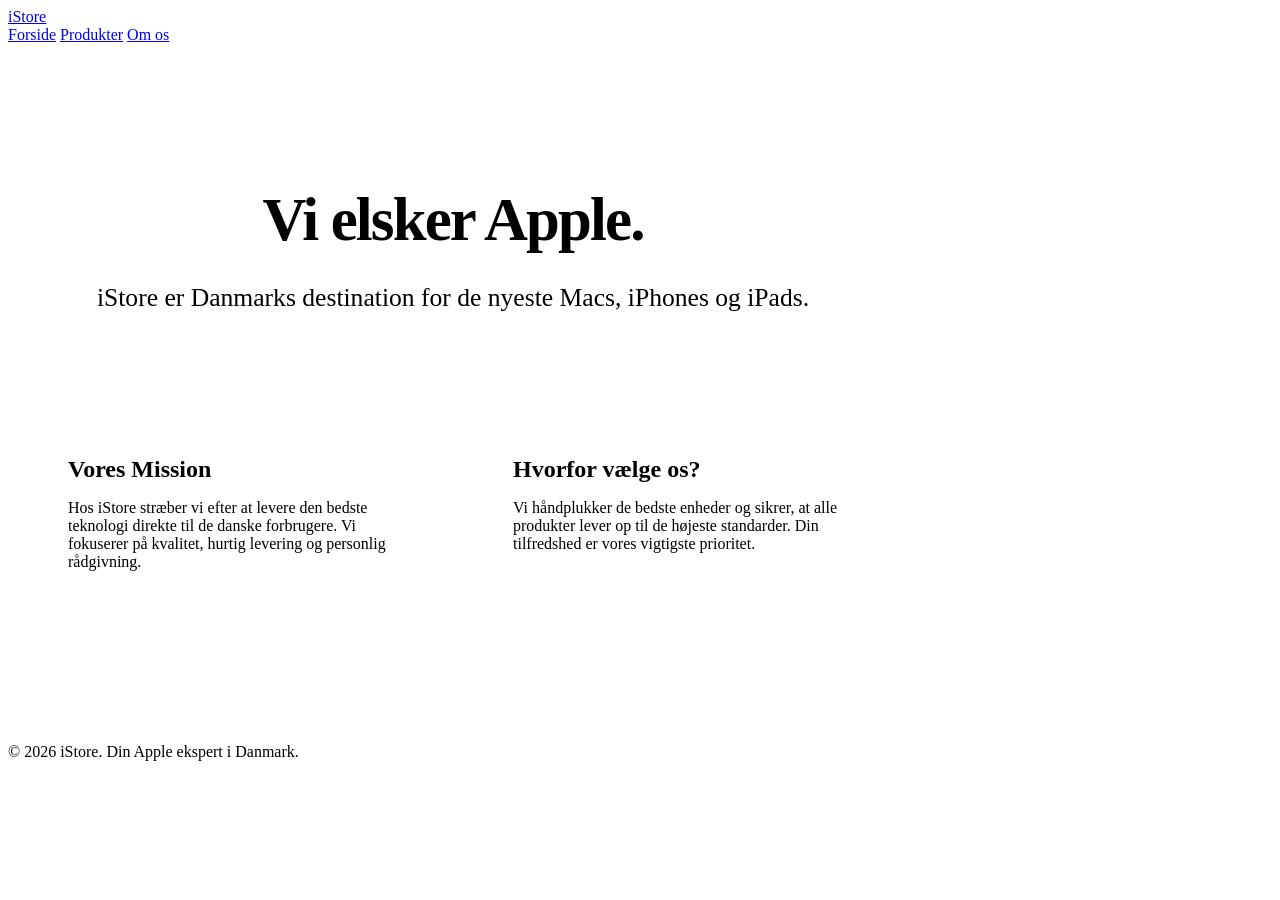
==== about.html @ cbececf5 "Add files via upload" ====
<!DOCTYPE html>
<html lang="da">
<head>
    <meta charset="UTF-8">
    <meta name="viewport" content="width=device-width, initial-scale=1.0">
    <title>iStore | Om os</title>
    <link rel="stylesheet" href="Assets/style.css">
</head>
<body>

    <header class="site-header">
        <div class="container header-grid">
            <a href="index.html" class="logo">iStore</a>
            <nav class="main-nav">
                <a href="index.html">Forside</a>
                <a href="products.html">Produkter</a>
                <a href="about.html" class="active">Om os</a>
            </nav>
        </div>
    </header>

    <main class="container" style="padding: 100px 20px; max-width: 850px;">
        <div style="text-align: center; margin-bottom: 80px;">
            <h1 style="font-size: 3.8rem; letter-spacing: -0.03em; margin-bottom: 20px;">Vi elsker Apple.</h1>
            <p style="font-size: 1.6rem; color: var(--apple-gray); line-height: 1.4;">iStore er Danmarks destination for de nyeste Macs, iPhones og iPads.</p>
        </div>

        <section style="display: grid; grid-template-columns: 1fr 1fr; gap: 40px; text-align: left;">
            <div style="background: var(--apple-card); padding: 40px; border-radius: 24px;">
                <h2 style="margin-bottom: 15px;">Vores Mission</h2>
                <p>Hos iStore stræber vi efter at levere den bedste teknologi direkte til de danske forbrugere. Vi fokuserer på kvalitet, hurtig levering og personlig rådgivning.</p>
            </div>
            <div style="background: var(--apple-card); padding: 40px; border-radius: 24px;">
                <h2 style="margin-bottom: 15px;">Hvorfor vælge os?</h2>
                <p>Vi håndplukker de bedste enheder og sikrer, at alle produkter lever op til de højeste standarder. Din tilfredshed er vores vigtigste prioritet.</p>
            </div>
        </section>
    </main>

    <footer class="apple-footer">
        <div class="container">
            <p>&copy; 2026 iStore. Din Apple ekspert i Danmark.</p>
        </div>
    </footer>

    <script src="Assets/script.js"></script>
</body>
</html>
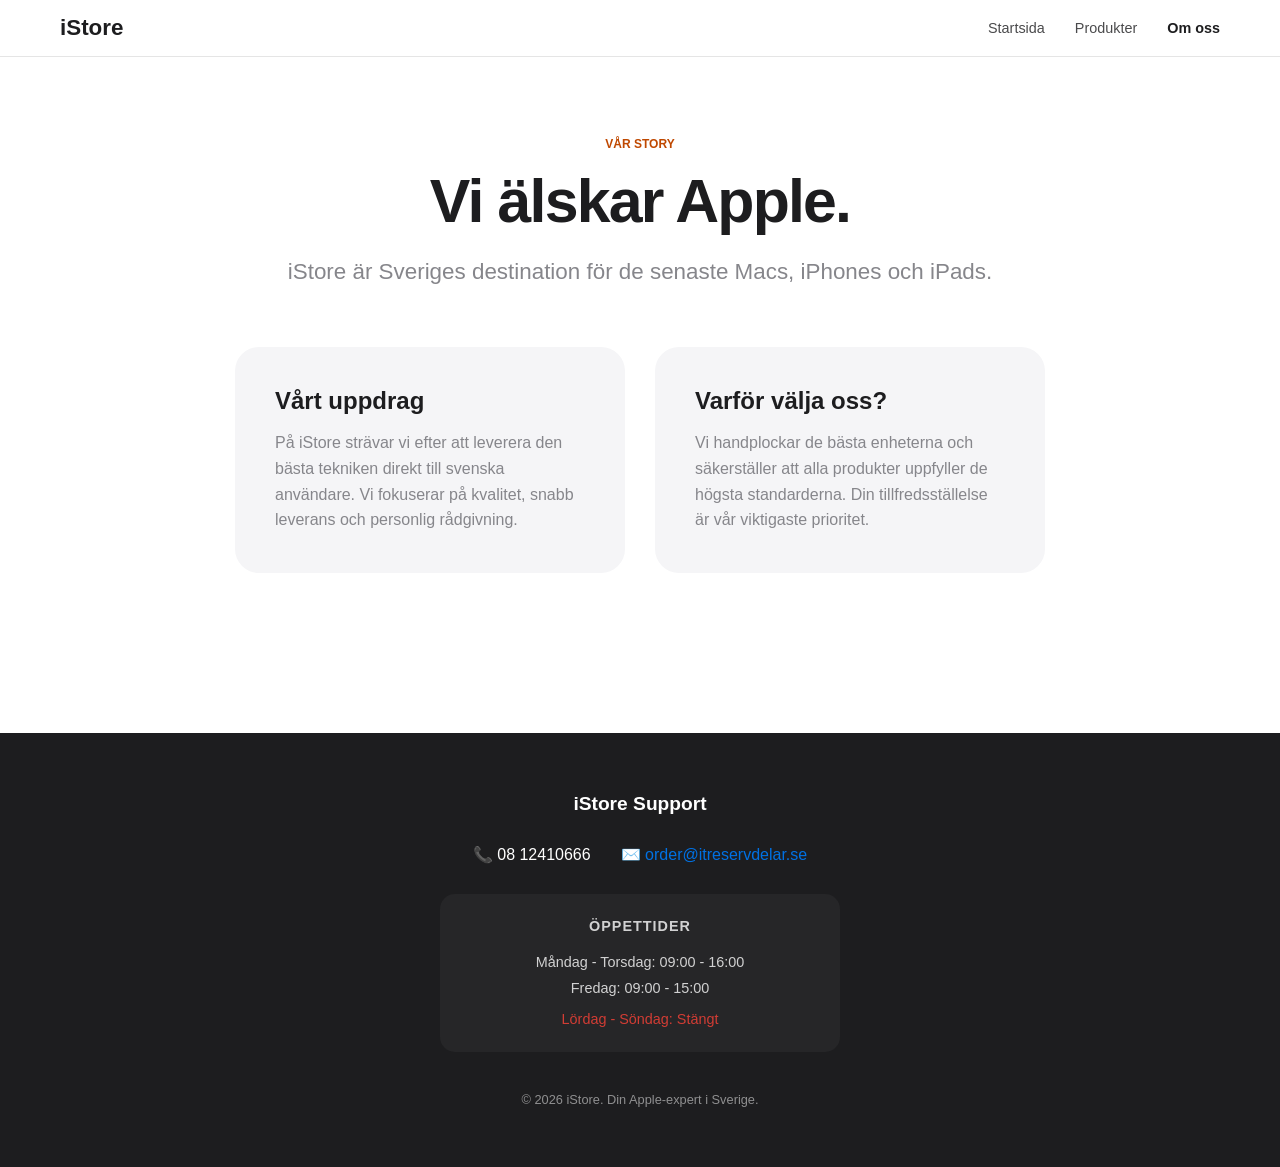
==== commit 11615be4: "v.5" ====
--- a/about.html
+++ b/about.html
@@ -1,9 +1,9 @@
 <!DOCTYPE html>
-<html lang="da">
+<html lang="sv">
 <head>
     <meta charset="UTF-8">
     <meta name="viewport" content="width=device-width, initial-scale=1.0">
-    <title>iStore | Om os</title>
+    <title>iStore | Om oss</title>
     <link rel="stylesheet" href="Assets/style.css">
 </head>
 <body>
@@ -12,34 +12,49 @@
         <div class="container header-grid">
             <a href="index.html" class="logo">iStore</a>
             <nav class="main-nav">
-                <a href="index.html">Forside</a>
+                <a href="index.html">Startsida</a>
                 <a href="products.html">Produkter</a>
-                <a href="about.html" class="active">Om os</a>
+                <a href="about.html" class="active">Om oss</a>
             </nav>
-        </div>
+            </div>
     </header>
 
-    <main class="container" style="padding: 100px 20px; max-width: 850px;">
-        <div style="text-align: center; margin-bottom: 80px;">
-            <h1 style="font-size: 3.8rem; letter-spacing: -0.03em; margin-bottom: 20px;">Vi elsker Apple.</h1>
-            <p style="font-size: 1.6rem; color: var(--apple-gray); line-height: 1.4;">iStore er Danmarks destination for de nyeste Macs, iPhones og iPads.</p>
+    <main class="container" style="padding: 80px 20px; max-width: 850px;">
+        <div style="text-align: center; margin-bottom: 60px;">
+            <span class="eyebrow" style="margin-bottom: 15px;">Vår story</span>
+            <h1 style="font-size: clamp(2.5rem, 8vw, 3.8rem); letter-spacing: -0.03em; margin-bottom: 20px; font-weight: 700;">Vi älskar Apple.</h1>
+            <p style="font-size: 1.4rem; color: var(--apple-gray); line-height: 1.4;">iStore är Sveriges destination för de senaste Macs, iPhones och iPads.</p>
         </div>
 
-        <section style="display: grid; grid-template-columns: 1fr 1fr; gap: 40px; text-align: left;">
+        <section style="display: grid; grid-template-columns: repeat(auto-fit, minmax(300px, 1fr)); gap: 30px; text-align: left;">
             <div style="background: var(--apple-card); padding: 40px; border-radius: 24px;">
-                <h2 style="margin-bottom: 15px;">Vores Mission</h2>
-                <p>Hos iStore stræber vi efter at levere den bedste teknologi direkte til de danske forbrugere. Vi fokuserer på kvalitet, hurtig levering og personlig rådgivning.</p>
+                <h2 style="margin-bottom: 15px; font-size: 1.5rem;">Vårt uppdrag</h2>
+                <p style="color: var(--apple-gray); line-height: 1.6;">På iStore strävar vi efter att leverera den bästa tekniken direkt till svenska användare. Vi fokuserar på kvalitet, snabb leverans och personlig rådgivning.</p>
             </div>
             <div style="background: var(--apple-card); padding: 40px; border-radius: 24px;">
-                <h2 style="margin-bottom: 15px;">Hvorfor vælge os?</h2>
-                <p>Vi håndplukker de bedste enheder og sikrer, at alle produkter lever op til de højeste standarder. Din tilfredshed er vores vigtigste prioritet.</p>
+                <h2 style="margin-bottom: 15px; font-size: 1.5rem;">Varför välja oss?</h2>
+                <p style="color: var(--apple-gray); line-height: 1.6;">Vi handplockar de bästa enheterna och säkerställer att alla produkter uppfyller de högsta standarderna. Din tillfredsställelse är vår viktigaste prioritet.</p>
             </div>
         </section>
     </main>
 
-    <footer class="apple-footer">
-        <div class="container">
-            <p>&copy; 2026 iStore. Din Apple ekspert i Danmark.</p>
+    <footer class="apple-footer" style="padding: 60px 20px; text-align: center; background: #1d1d1f; color: white; margin-top: 80px;">
+        <div class="container" style="display: flex; flex-direction: column; align-items: center; gap: 20px;">
+            <div style="font-size: 1.2rem; font-weight: 600;">iStore Support</div>
+            
+            <div style="display: flex; flex-wrap: wrap; justify-content: center; gap: 30px; margin: 10px 0;">
+                <div>📞 08 12410666</div>
+                <div>✉️ <a href="mailto:order@itreservdelar.se" style="color: #0071e3; text-decoration: none;">order@itreservdelar.se</a></div>
+            </div>
+
+            <div style="font-size: 0.9rem; opacity: 0.8; line-height: 1.8; background: rgba(255,255,255,0.05); padding: 20px; border-radius: 15px; width: 100%; max-width: 400px;">
+                <div style="font-weight: 700; margin-bottom: 10px; text-transform: uppercase; letter-spacing: 1px;">Öppettider</div>
+                <div>Måndag - Torsdag: 09:00 - 16:00</div>
+                <div>Fredag: 09:00 - 15:00</div>
+                <div style="margin-top: 5px; color: #ff453a;">Lördag - Söndag: Stängt</div>
+            </div>
+
+            <p style="margin-top: 20px; font-size: 0.8rem; opacity: 0.5;">&copy; 2026 iStore. Din Apple-expert i Sverige.</p>
         </div>
     </footer>
 
--- a/Assets/style.css
+++ b/Assets/style.css
@@ -0,0 +1,130 @@
+/* ==========================================
+   iSTORE 2026 - DESIGN SYSTEM COMPLETO
+   ========================================== */
+
+:root {
+    --apple-black: #1d1d1f;
+    --apple-gray: #86868b;
+    --apple-bg: #ffffff;
+    --apple-card: #f5f5f7;
+    --apple-blue: #0071e3;
+    --apple-border: #d2d2d7;
+}
+
+* { box-sizing: border-box; margin: 0; padding: 0; }
+
+body { 
+    font-family: 'Inter', -apple-system, sans-serif; 
+    background: var(--apple-bg); 
+    color: var(--apple-black); 
+    -webkit-font-smoothing: antialiased; 
+    overflow-x: hidden; 
+}
+
+.container { width: 100%; max-width: 1200px; margin: 0 auto; padding: 0 20px; }
+
+/* 1. HEADER & NAVIGATION */
+.site-header {
+    background: rgba(255, 255, 255, 0.8); backdrop-filter: saturate(180%) blur(20px);
+    position: sticky; top: 0; z-index: 1000; padding: 15px 0; border-bottom: 0.5px solid rgba(0,0,0,0.1);
+}
+.header-grid { display: flex; justify-content: space-between; align-items: center; }
+.logo { font-size: 1.4rem; font-weight: 600; text-decoration: none; color: var(--apple-black); z-index: 1001; }
+
+.main-nav { display: flex; gap: 30px; }
+.main-nav a { font-size: 0.9rem; text-decoration: none; color: var(--apple-black); opacity: 0.8; transition: 0.2s; }
+.main-nav a.active { opacity: 1; font-weight: 600; }
+
+/* ESCONDER HAMBÚRGUER NO PC */
+.menu-toggle { display: none; background: none; border: none; cursor: pointer; padding: 10px; z-index: 1001; }
+.menu-toggle span { font-size: 28px; color: var(--apple-black); }
+
+/* 2. HERO SECTION */
+.home-hero { padding: 80px 0; text-align: center; }
+.home-hero h1 { font-size: clamp(2.5rem, 8vw, 4rem); font-weight: 700; letter-spacing: -0.03em; margin-bottom: 15px; }
+.home-hero p { font-size: 1.4rem; color: var(--apple-gray); margin-bottom: 30px; }
+.hero-links { display: flex; justify-content: center; align-items: center; gap: 25px; }
+
+.btn-primary { background: var(--apple-blue); color: #fff; padding: 14px 28px; border-radius: 25px; text-decoration: none; font-weight: 600; transition: 0.3s; border: none; display: inline-block; }
+.btn-primary:hover { background: #0077ed; }
+.btn-link { color: var(--apple-blue); text-decoration: none; font-size: 1.1rem; }
+.btn-link:hover { text-decoration: underline; }
+
+/* 3. FILTROS & BUSCA (Página de Produtos) */
+.filter-bar { background: #fff; padding: 20px 0; border-bottom: 1px solid var(--apple-border); position: sticky; top: 60px; z-index: 999; }
+.filter-wrapper { display: flex; gap: 10px; overflow-x: auto; scrollbar-width: none; }
+.filter-wrapper::-webkit-scrollbar { display: none; }
+
+.apple-filter-btn {
+    background: var(--apple-card); border: none; padding: 10px 22px; border-radius: 20px;
+    font-size: 0.9rem; font-weight: 500; cursor: pointer; transition: 0.2s; white-space: nowrap;
+}
+.apple-filter-btn.active { background: var(--apple-black); color: #fff; }
+
+.search-container { margin: 30px 0; }
+.apple-search {
+    width: 100%; padding: 18px 25px; border-radius: 15px; border: 1px solid var(--apple-border);
+    background: var(--apple-card); font-size: 1rem; outline: none; transition: 0.3s;
+}
+.apple-search:focus { background: #fff; border-color: var(--apple-blue); box-shadow: 0 0 0 4px rgba(0,113,227,0.1); }
+
+/* 4. GRID DE PRODUTOS */
+.apple-grid { display: grid; grid-template-columns: repeat(auto-fill, minmax(280px, 1fr)); gap: 20px; padding: 40px 0; }
+.product-card { background: var(--apple-card); border-radius: 22px; padding: 30px; display: flex; flex-direction: column; transition: 0.3s; border: 1px solid transparent; }
+.product-card:hover { transform: translateY(-5px); background: #fff; border-color: rgba(0,0,0,0.05); box-shadow: 0 20px 40px rgba(0,0,0,0.04); }
+
+.img-wrapper { height: 220px; display: flex; align-items: center; justify-content: center; margin-bottom: 20px; }
+.img-wrapper img { max-width: 90%; max-height: 90%; object-fit: contain; }
+
+.eyebrow { font-size: 0.75rem; font-weight: 700; color: #bf4800; text-transform: uppercase; margin-bottom: 8px; display: block; }
+.product-info h3 { font-size: 1.3rem; font-weight: 600; margin-bottom: 10px; }
+
+.card-buttons { display: flex; gap: 10px; margin-top: auto; padding-top: 15px; }
+.btn-secondary { background: #e8e8ed; color: var(--apple-blue); flex: 1; padding: 12px; border-radius: 20px; border: none; font-weight: 600; cursor: pointer; transition: 0.2s; }
+.btn-secondary:hover { background: #d2d2d7; }
+
+/* 5. MODAL */
+.modal { display: none; position: fixed; inset: 0; background: rgba(0,0,0,0.4); backdrop-filter: blur(15px); z-index: 2000; align-items: center; justify-content: center; }
+.modal-content { background: #fff; width: 90%; max-width: 850px; padding: 50px; border-radius: 30px; position: relative; }
+.modal-grid { display: flex; gap: 40px; align-items: center; }
+.modal-img { flex: 1; text-align: center; }
+.modal-img img { width: 100%; border-radius: 20px; }
+.modal-info { flex: 1.2; }
+.modal-price { font-size: 2rem; font-weight: 600; margin: 15px 0; }
+.meta-box { display: flex; gap: 20px; background: var(--apple-card); padding: 15px; border-radius: 12px; margin: 20px 0; }
+.meta-item span { display: block; font-size: 0.7rem; color: var(--apple-gray); text-transform: uppercase; }
+.buy-now-btn { display: block; background: var(--apple-blue); color: white; text-align: center; padding: 16px; border-radius: 14px; text-decoration: none; font-weight: 600; }
+.close-modal { position: absolute; top: 20px; right: 25px; font-size: 35px; border: none; background: none; cursor: pointer; color: #ccc; }
+
+/* 6. FOOTER DARK */
+.apple-footer { background: #1d1d1f; color: white; padding: 60px 0; text-align: center; margin-top: 60px; }
+.apple-footer a { color: var(--apple-blue); text-decoration: none; }
+.footer-info { opacity: 0.6; font-size: 0.85rem; margin-top: 20px; line-height: 1.6; }
+
+/* ==========================================
+   7. RESPONSIVIDADE (MOBILE)
+   ========================================== */
+@media (max-width: 768px) {
+    .menu-toggle { display: block !important; }
+    
+    .main-nav {
+        position: fixed; top: 0; right: -100%; width: 100%; height: 100vh;
+        background: #ffffff; flex-direction: column; align-items: center; justify-content: center;
+        z-index: 1000; gap: 40px; transition: 0.4s cubic-bezier(0.4, 0, 0.2, 1);
+    }
+    
+    .nav-active .main-nav { right: 0; }
+    .nav-active .open-icon { display: none; }
+    .nav-active .close-icon { display: block !important; }
+    .main-nav a { font-size: 1.8rem; font-weight: 500; }
+
+    /* HERO LINKS (BOTÃO AZUL LARGO - A TUA FOTO) */
+    .hero-links { flex-direction: column !important; gap: 20px; width: 100%; padding: 0 20px; }
+    .btn-primary { width: 100%; max-width: 320px; padding: 18px; font-size: 1.1rem; text-align: center; }
+    
+    /* GRID & MODAL */
+    .apple-grid { grid-template-columns: 1fr; gap: 15px; }
+    .modal-grid { flex-direction: column; text-align: center; }
+    .modal-content { padding: 30px; }
+    .card-buttons { flex-direction: column; }
+}
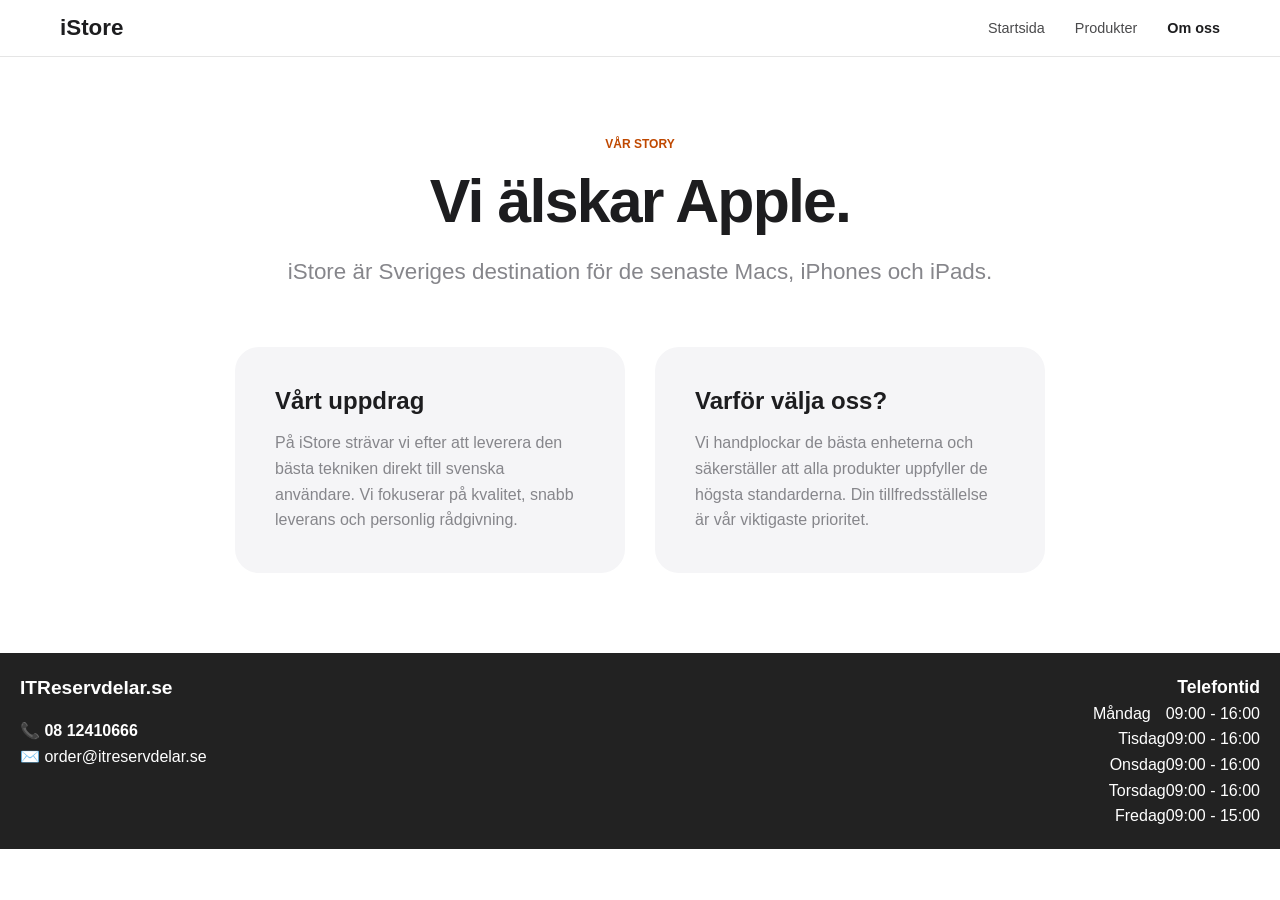
==== commit 15a832cd: "v.8" ====
--- a/about.html
+++ b/about.html
@@ -38,25 +38,28 @@
         </section>
     </main>
 
-    <footer class="apple-footer" style="padding: 60px 20px; text-align: center; background: #1d1d1f; color: white; margin-top: 80px;">
-        <div class="container" style="display: flex; flex-direction: column; align-items: center; gap: 20px;">
-            <div style="font-size: 1.2rem; font-weight: 600;">iStore Support</div>
-            
-            <div style="display: flex; flex-wrap: wrap; justify-content: center; gap: 30px; margin: 10px 0;">
-                <div>📞 08 12410666</div>
-                <div>✉️ <a href="mailto:order@itreservdelar.se" style="color: #0071e3; text-decoration: none;">order@itreservdelar.se</a></div>
-            </div>
+    <div style="display: flex; flex-wrap: wrap; background-color: #222; color: #fff; font-family: Arial, sans-serif; padding: 20px; gap: 40px; line-height: 1.6;">
+    
+    <div style="flex: 1; min-width: 250px;">
+        <h3 style="margin-top: 0; font-size: 1.2em;">ITReservdelar.se</h3>
+        
+        <p style="margin-top: 15px;">
+            <span style="color: #fff;">📞</span> <a href="tel:0812410666" style="color: #fff; text-decoration: none; font-weight: bold;">08 12410666</a><br>
+            <span style="color: #fff;">✉️</span> <a href="mailto:order@itreservdelar.se" style="color: #fff; text-decoration: none;">order@itreservdelar.se</a>
+        </p>
+    </div>
 
-            <div style="font-size: 0.9rem; opacity: 0.8; line-height: 1.8; background: rgba(255,255,255,0.05); padding: 20px; border-radius: 15px; width: 100%; max-width: 400px;">
-                <div style="font-weight: 700; margin-bottom: 10px; text-transform: uppercase; letter-spacing: 1px;">Öppettider</div>
-                <div>Måndag - Torsdag: 09:00 - 16:00</div>
-                <div>Fredag: 09:00 - 15:00</div>
-                <div style="margin-top: 5px; color: #ff453a;">Lördag - Söndag: Stängt</div>
-            </div>
-
-            <p style="margin-top: 20px; font-size: 0.8rem; opacity: 0.5;">&copy; 2026 iStore. Din Apple-expert i Sverige.</p>
-        </div>
-    </footer>
+    <div style="flex: 1; min-width: 200px; text-align: right;">
+        <h3 style="margin-top: 0; font-size: 1.1em;">Telefontid</h3>
+        <table style="border-collapse: collapse; margin-left: auto;">
+            <tr><td style="padding-right: 15px;">Måndag</td><td>09:00 - 16:00</td></tr>
+            <tr><td>Tisdag</td><td>09:00 - 16:00</td></tr>
+            <tr><td>Onsdag</td><td>09:00 - 16:00</td></tr>
+            <tr><td>Torsdag</td><td>09:00 - 16:00</td></tr>
+            <tr><td>Fredag</td><td>09:00 - 15:00</td></tr>
+        </table>
+    </div>
+</div>
 
     <script src="Assets/script.js"></script>
 </body>
